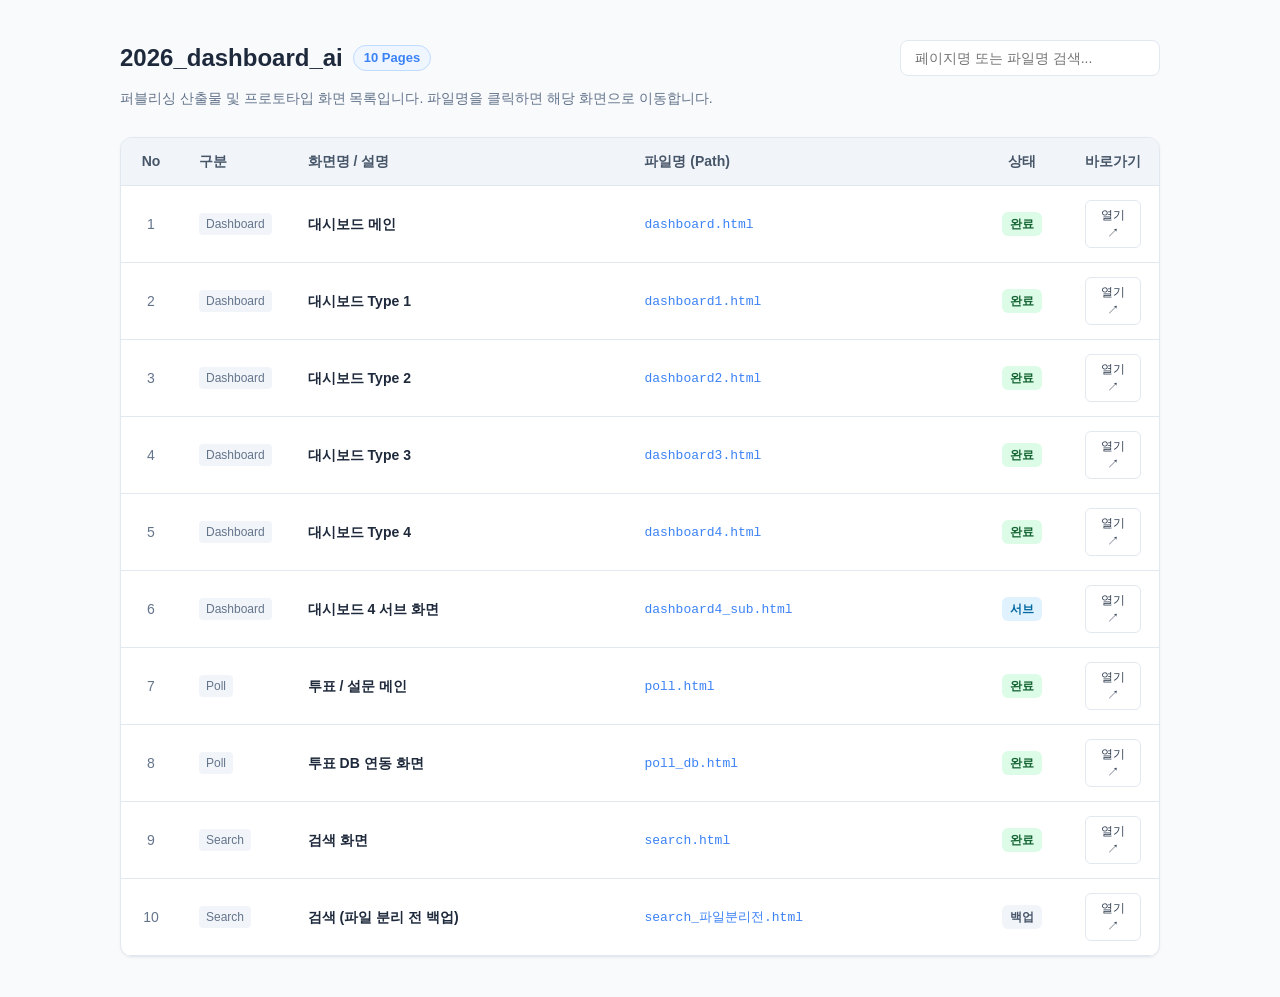
==== index.html @ 3f0cf0a4 "dashboard demo" ====
<!DOCTYPE html>
<html lang="ko">
<head>
  <meta charset="UTF-8">
  <meta name="viewport" content="width=device-width, initial-scale=1.0">
  <title>2026 Dashboard AI - 작업 목록</title>
  <style>
    :root {
      --bg-color: #f8fafc;
      --card-bg: #ffffff;
      --border-color: #e2e8f0;
      --text-main: #1e293b;
      --text-muted: #64748b;
      --primary: #3b82f6;
      --primary-hover: #2563eb;
      --badge-done: #dcfce7;
      --badge-done-text: #166534;
      --badge-sub: #e0f2fe;
      --badge-sub-text: #0369a1;
      --badge-backup: #f1f5f9;
      --badge-backup-text: #475569;
    }

    * {
      box-sizing: border-box;
      margin: 0;
      padding: 0;
    }

    body {
      font-family: -apple-system, BlinkMacSystemFont, "Pretendard", "Segoe UI", Roboto, "Helvetica Neue", Arial, sans-serif;
      background-color: var(--bg-color);
      color: var(--text-main);
      line-height: 1.5;
      padding: 40px 20px;
    }

    .container {
      max-width: 1040px;
      margin: 0 auto;
    }

    header {
      margin-bottom: 28px;
    }

    .header-top {
      display: flex;
      align-items: center;
      justify-content: space-between;
      flex-wrap: wrap;
      gap: 16px;
      margin-bottom: 12px;
    }

    h1 {
      font-size: 24px;
      font-weight: 700;
      color: var(--text-main);
      display: flex;
      align-items: center;
      gap: 10px;
    }

    h1 span.badge-count {
      font-size: 13px;
      font-weight: 600;
      padding: 2px 10px;
      border-radius: 9999px;
      background-color: #eff6ff;
      color: var(--primary);
      border: 1px solid #bfdbfe;
    }

    .search-box {
      position: relative;
      width: 260px;
    }

    .search-box input {
      width: 100%;
      padding: 9px 14px;
      font-size: 14px;
      border: 1px solid var(--border-color);
      border-radius: 8px;
      outline: none;
      background-color: #fff;
      transition: all 0.2s;
    }

    .search-box input:focus {
      border-color: var(--primary);
      box-shadow: 0 0 0 3px rgba(59, 130, 246, 0.15);
    }

    .desc {
      font-size: 14px;
      color: var(--text-muted);
    }

    .table-container {
      background: var(--card-bg);
      border-radius: 12px;
      border: 1px solid var(--border-color);
      box-shadow: 0 1px 3px rgba(0, 0, 0, 0.05);
      overflow: hidden;
    }

    table {
      width: 100%;
      border-collapse: collapse;
      text-align: left;
      font-size: 14px;
    }

    thead {
      background-color: #f1f5f9;
      border-bottom: 1px solid var(--border-color);
    }

    th {
      padding: 13px 18px;
      font-weight: 600;
      color: #475569;
      white-space: nowrap;
    }

    tbody tr {
      border-bottom: 1px solid var(--border-color);
      transition: background-color 0.15s ease;
    }

    tbody tr:last-child {
      border-bottom: none;
    }

    tbody tr:hover {
      background-color: #f8fafc;
    }

    td {
      padding: 14px 18px;
      vertical-align: middle;
    }

    .page-title {
      font-weight: 600;
      color: var(--text-main);
    }

    .file-link {
      display: inline-flex;
      align-items: center;
      gap: 6px;
      color: var(--primary);
      text-decoration: none;
      font-family: ui-monospace, SFMono-Regular, Menlo, Monaco, Consolas, monospace;
      font-size: 13px;
      font-weight: 500;
    }

    .file-link:hover {
      text-decoration: underline;
      color: var(--primary-hover);
    }

    .badge {
      display: inline-block;
      padding: 3px 8px;
      font-size: 12px;
      font-weight: 600;
      border-radius: 6px;
      white-space: nowrap;
    }

    .badge-done { background: var(--badge-done); color: var(--badge-done-text); }
    .badge-sub { background: var(--badge-sub); color: var(--badge-sub-text); }
    .badge-backup { background: var(--badge-backup); color: var(--badge-backup-text); }

    .category-tag {
      display: inline-block;
      font-size: 12px;
      color: var(--text-muted);
      background: #f1f5f9;
      padding: 2px 7px;
      border-radius: 4px;
      font-weight: 500;
    }

    .open-btn {
      display: inline-flex;
      align-items: center;
      justify-content: center;
      padding: 5px 12px;
      font-size: 12px;
      font-weight: 500;
      color: #334155;
      background: #ffffff;
      border: 1px solid var(--border-color);
      border-radius: 6px;
      text-decoration: none;
      transition: all 0.15s ease;
    }

    .open-btn:hover {
      background: #f8fafc;
      border-color: #cbd5e1;
      color: var(--primary);
    }

    /* 검색 결과 없을 때 스타일 */
    #noResultRow {
      display: none;
    }

    #noResultRow td {
      text-align: center;
      padding: 50px 20px;
      color: var(--text-muted);
      font-size: 14px;
    }
  </style>
</head>
<body>

  <div class="container">
    <header>
      <div class="header-top">
        <h1>
          2026_dashboard_ai
          <span class="badge-count" id="totalCount">10 Pages</span>
        </h1>
        <div class="search-box">
          <input type="text" id="searchInput" placeholder="페이지명 또는 파일명 검색..." autocomplete="off">
        </div>
      </div>
      <p class="desc">퍼블리싱 산출물 및 프로토타입 화면 목록입니다. 파일명을 클릭하면 해당 화면으로 이동합니다.</p>
    </header>

    <div class="table-container">
      <table>
        <thead>
          <tr>
            <th style="width: 60px; text-align: center;">No</th>
            <th style="width: 100px;">구분</th>
            <th>화면명 / 설명</th>
            <th>파일명 (Path)</th>
            <th style="width: 90px; text-align: center;">상태</th>
            <th style="width: 90px; text-align: center;">바로가기</th>
          </tr>
        </thead>
        <tbody id="pageTableBody">
          <!-- 대시보드 계열 -->
          <tr class="item-row" data-keyword="dashboard 대시보드 메인">
            <td style="text-align: center; color: var(--text-muted);">1</td>
            <td><span class="category-tag">Dashboard</span></td>
            <td><span class="page-title">대시보드 메인</span></td>
            <td><a href="./dashboard.html" target="_blank" class="file-link">dashboard.html</a></td>
            <td style="text-align: center;"><span class="badge badge-done">완료</span></td>
            <td style="text-align: center;"><a href="./dashboard.html" target="_blank" class="open-btn">열기 ↗</a></td>
          </tr>
          <tr class="item-row" data-keyword="dashboard1 대시보드 1">
            <td style="text-align: center; color: var(--text-muted);">2</td>
            <td><span class="category-tag">Dashboard</span></td>
            <td><span class="page-title">대시보드 Type 1</span></td>
            <td><a href="./dashboard1.html" target="_blank" class="file-link">dashboard1.html</a></td>
            <td style="text-align: center;"><span class="badge badge-done">완료</span></td>
            <td style="text-align: center;"><a href="./dashboard1.html" target="_blank" class="open-btn">열기 ↗</a></td>
          </tr>
          <tr class="item-row" data-keyword="dashboard2 대시보드 2">
            <td style="text-align: center; color: var(--text-muted);">3</td>
            <td><span class="category-tag">Dashboard</span></td>
            <td><span class="page-title">대시보드 Type 2</span></td>
            <td><a href="./dashboard2.html" target="_blank" class="file-link">dashboard2.html</a></td>
            <td style="text-align: center;"><span class="badge badge-done">완료</span></td>
            <td style="text-align: center;"><a href="./dashboard2.html" target="_blank" class="open-btn">열기 ↗</a></td>
          </tr>
          <tr class="item-row" data-keyword="dashboard3 대시보드 3">
            <td style="text-align: center; color: var(--text-muted);">4</td>
            <td><span class="category-tag">Dashboard</span></td>
            <td><span class="page-title">대시보드 Type 3</span></td>
            <td><a href="./dashboard3.html" target="_blank" class="file-link">dashboard3.html</a></td>
            <td style="text-align: center;"><span class="badge badge-done">완료</span></td>
            <td style="text-align: center;"><a href="./dashboard3.html" target="_blank" class="open-btn">열기 ↗</a></td>
          </tr>
          <tr class="item-row" data-keyword="dashboard4 대시보드 4">
            <td style="text-align: center; color: var(--text-muted);">5</td>
            <td><span class="category-tag">Dashboard</span></td>
            <td><span class="page-title">대시보드 Type 4</span></td>
            <td><a href="./dashboard4.html" target="_blank" class="file-link">dashboard4.html</a></td>
            <td style="text-align: center;"><span class="badge badge-done">완료</span></td>
            <td style="text-align: center;"><a href="./dashboard4.html" target="_blank" class="open-btn">열기 ↗</a></td>
          </tr>
          <tr class="item-row" data-keyword="dashboard4_sub 대시보드 4 서브 sub">
            <td style="text-align: center; color: var(--text-muted);">6</td>
            <td><span class="category-tag">Dashboard</span></td>
            <td><span class="page-title">대시보드 4 서브 화면</span></td>
            <td><a href="./dashboard4_sub.html" target="_blank" class="file-link">dashboard4_sub.html</a></td>
            <td style="text-align: center;"><span class="badge badge-sub">서브</span></td>
            <td style="text-align: center;"><a href="./dashboard4_sub.html" target="_blank" class="open-btn">열기 ↗</a></td>
          </tr>

          <!-- Poll 계열 -->
          <tr class="item-row" data-keyword="poll 투표 설문">
            <td style="text-align: center; color: var(--text-muted);">7</td>
            <td><span class="category-tag">Poll</span></td>
            <td><span class="page-title">투표 / 설문 메인</span></td>
            <td><a href="./poll.html" target="_blank" class="file-link">poll.html</a></td>
            <td style="text-align: center;"><span class="badge badge-done">완료</span></td>
            <td style="text-align: center;"><a href="./poll.html" target="_blank" class="open-btn">열기 ↗</a></td>
          </tr>
          <tr class="item-row" data-keyword="poll_db 투표 db 연동">
            <td style="text-align: center; color: var(--text-muted);">8</td>
            <td><span class="category-tag">Poll</span></td>
            <td><span class="page-title">투표 DB 연동 화면</span></td>
            <td><a href="./poll_db.html" target="_blank" class="file-link">poll_db.html</a></td>
            <td style="text-align: center;"><span class="badge badge-done">완료</span></td>
            <td style="text-align: center;"><a href="./poll_db.html" target="_blank" class="open-btn">열기 ↗</a></td>
          </tr>

          <!-- Search 계열 -->
          <tr class="item-row" data-keyword="search 검색">
            <td style="text-align: center; color: var(--text-muted);">9</td>
            <td><span class="category-tag">Search</span></td>
            <td><span class="page-title">검색 화면</span></td>
            <td><a href="./search.html" target="_blank" class="file-link">search.html</a></td>
            <td style="text-align: center;"><span class="badge badge-done">완료</span></td>
            <td style="text-align: center;"><a href="./search.html" target="_blank" class="open-btn">열기 ↗</a></td>
          </tr>
          <tr class="item-row" data-keyword="search_파일분리전 검색 백업 원본">
            <td style="text-align: center; color: var(--text-muted);">10</td>
            <td><span class="category-tag">Search</span></td>
            <td><span class="page-title">검색 (파일 분리 전 백업)</span></td>
            <td><a href="./search_파일분리전.html" target="_blank" class="file-link">search_파일분리전.html</a></td>
            <td style="text-align: center;"><span class="badge badge-backup">백업</span></td>
            <td style="text-align: center;"><a href="./search_파일분리전.html" target="_blank" class="open-btn">열기 ↗</a></td>
          </tr>

          <!-- 검색 결과 없음 안내 행 (초기에는 숨김) -->
          <tr id="noResultRow">
            <td colspan="6">검색 결과가 없습니다.</td>
          </tr>
        </tbody>
      </table>
    </div>
  </div>

  <script>
    const searchInput = document.getElementById('searchInput');
    const rows = document.querySelectorAll('.item-row');
    const noResultRow = document.getElementById('noResultRow');

    searchInput.addEventListener('input', function() {
      const filter = this.value.toLowerCase().trim();
      let visibleCount = 0;

      rows.forEach(row => {
        const text = row.innerText.toLowerCase();
        const keywords = row.getAttribute('data-keyword') || '';
        
        if (text.includes(filter) || keywords.toLowerCase().includes(filter)) {
          row.style.display = '';
          visibleCount++;
        } else {
          row.style.display = 'none';
        }
      });

      // 일치하는 항목이 없을 때만 테이블 안내 행 표시
      noResultRow.style.display = visibleCount === 0 ? 'table-row' : 'none';
    });
  </script>
</body>
</html>
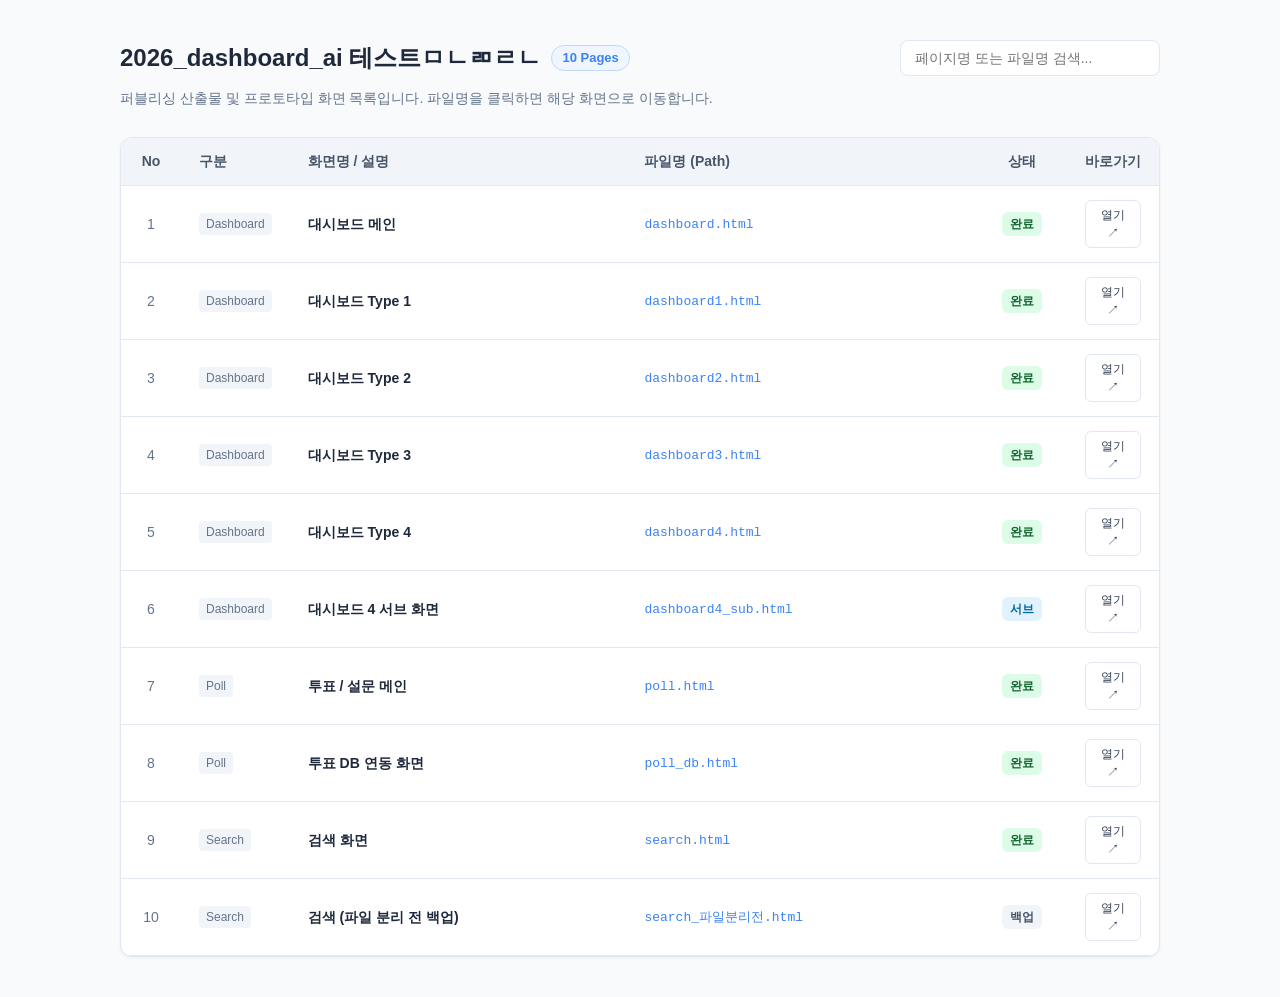
==== commit 4aac48f7: "index 수정" ====
--- a/index.html
+++ b/index.html
@@ -227,7 +227,7 @@
     <header>
       <div class="header-top">
         <h1>
-          2026_dashboard_ai
+          2026_dashboard_ai 테스트ㅁㄴㄻㄹㄴ
           <span class="badge-count" id="totalCount">10 Pages</span>
         </h1>
         <div class="search-box">
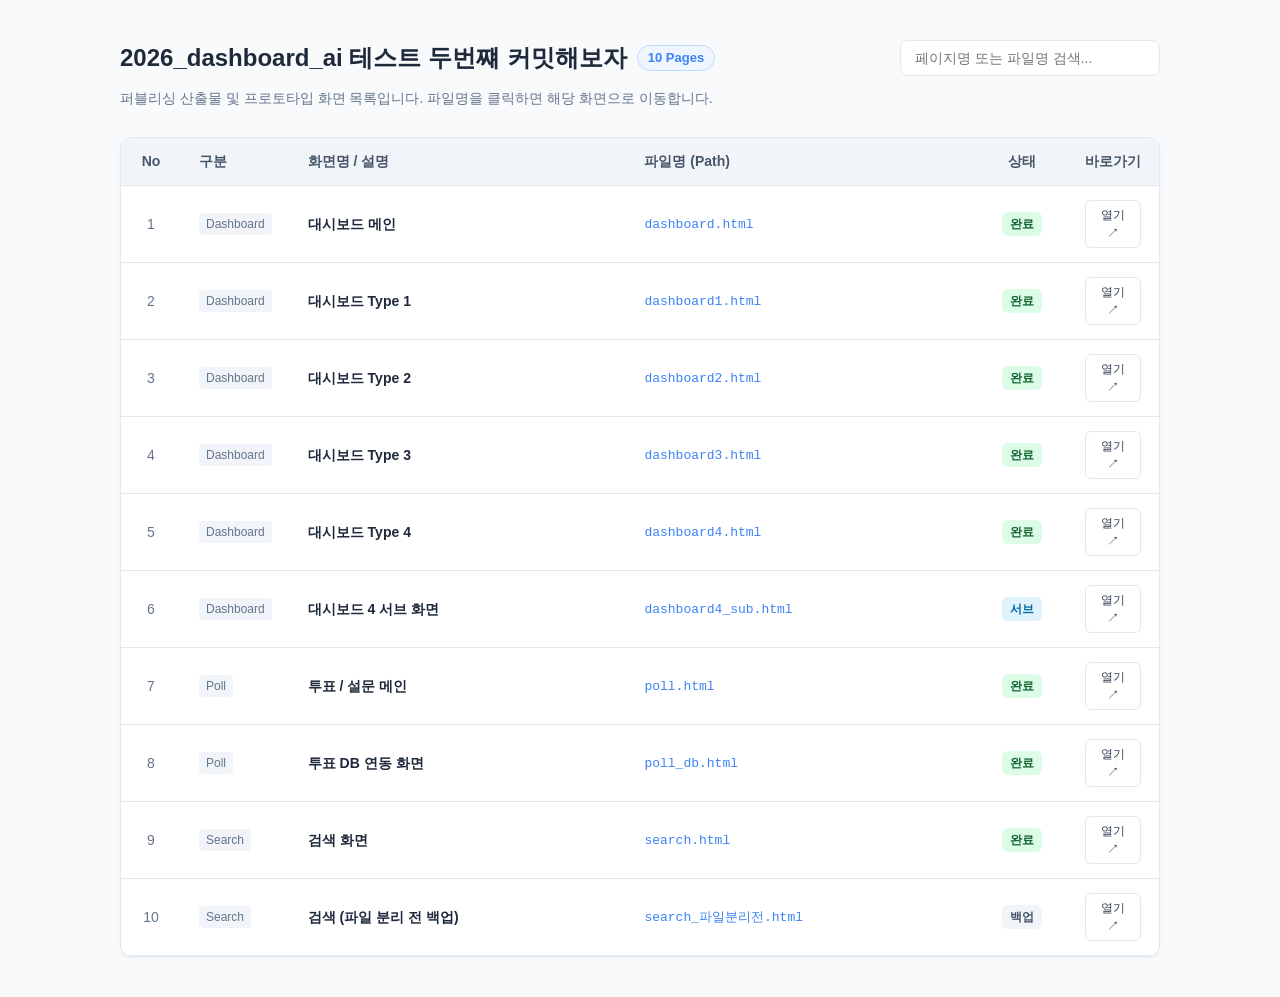
==== commit 59c6a357: "ㅅㅎㅎ" ====
--- a/index.html
+++ b/index.html
@@ -227,7 +227,7 @@
     <header>
       <div class="header-top">
         <h1>
-          2026_dashboard_ai 테스트ㅁㄴㄻㄹㄴ
+          2026_dashboard_ai 테스트 두번쨰 커밋해보자
           <span class="badge-count" id="totalCount">10 Pages</span>
         </h1>
         <div class="search-box">
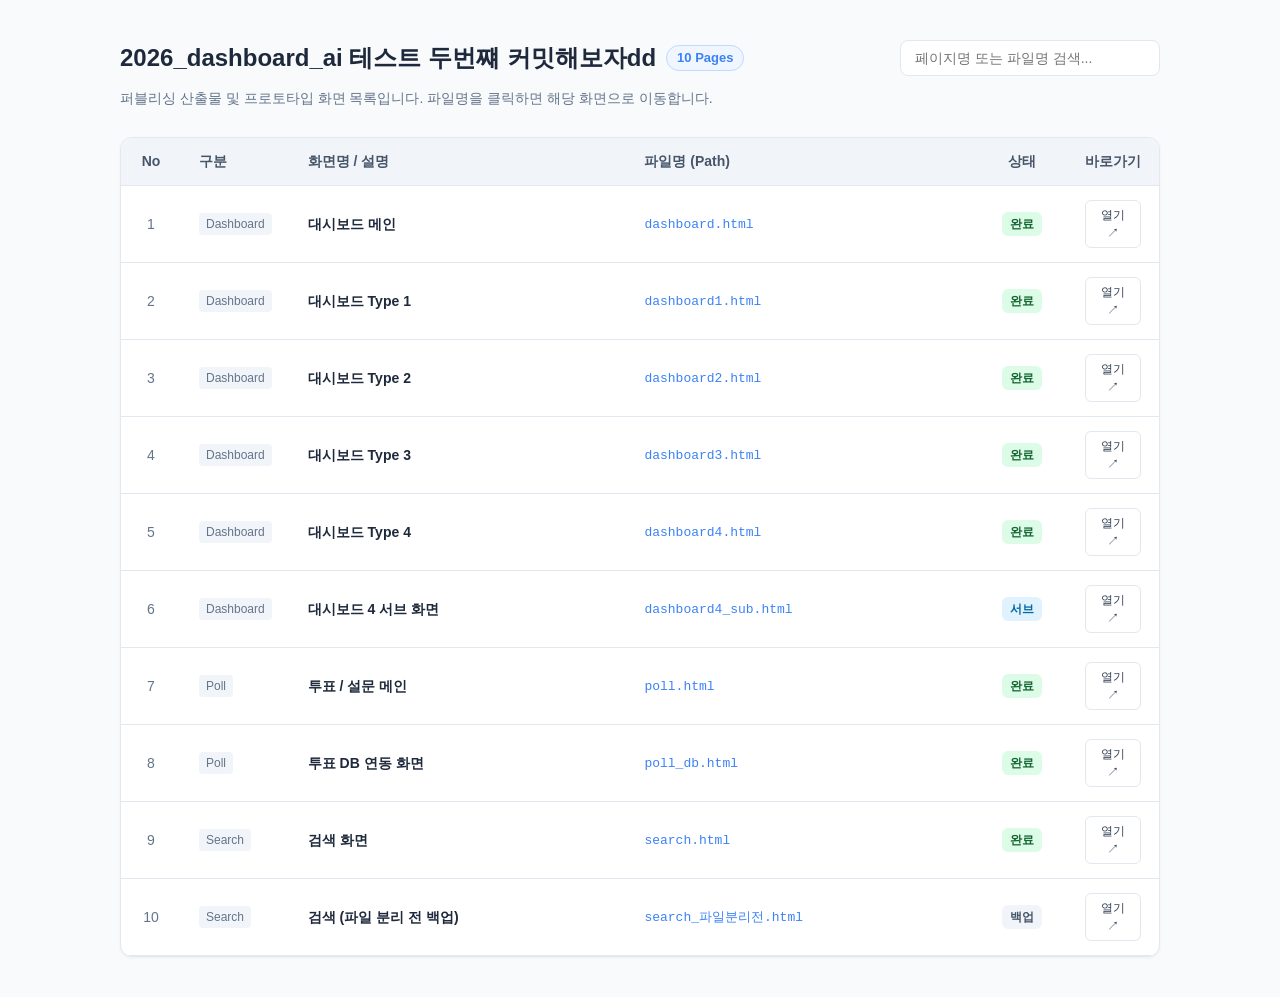
==== commit 957fd094: "last" ====
--- a/index.html
+++ b/index.html
@@ -227,7 +227,7 @@
     <header>
       <div class="header-top">
         <h1>
-          2026_dashboard_ai 테스트 두번쨰 커밋해보자
+          2026_dashboard_ai 테스트 두번쨰 커밋해보자dd
           <span class="badge-count" id="totalCount">10 Pages</span>
         </h1>
         <div class="search-box">
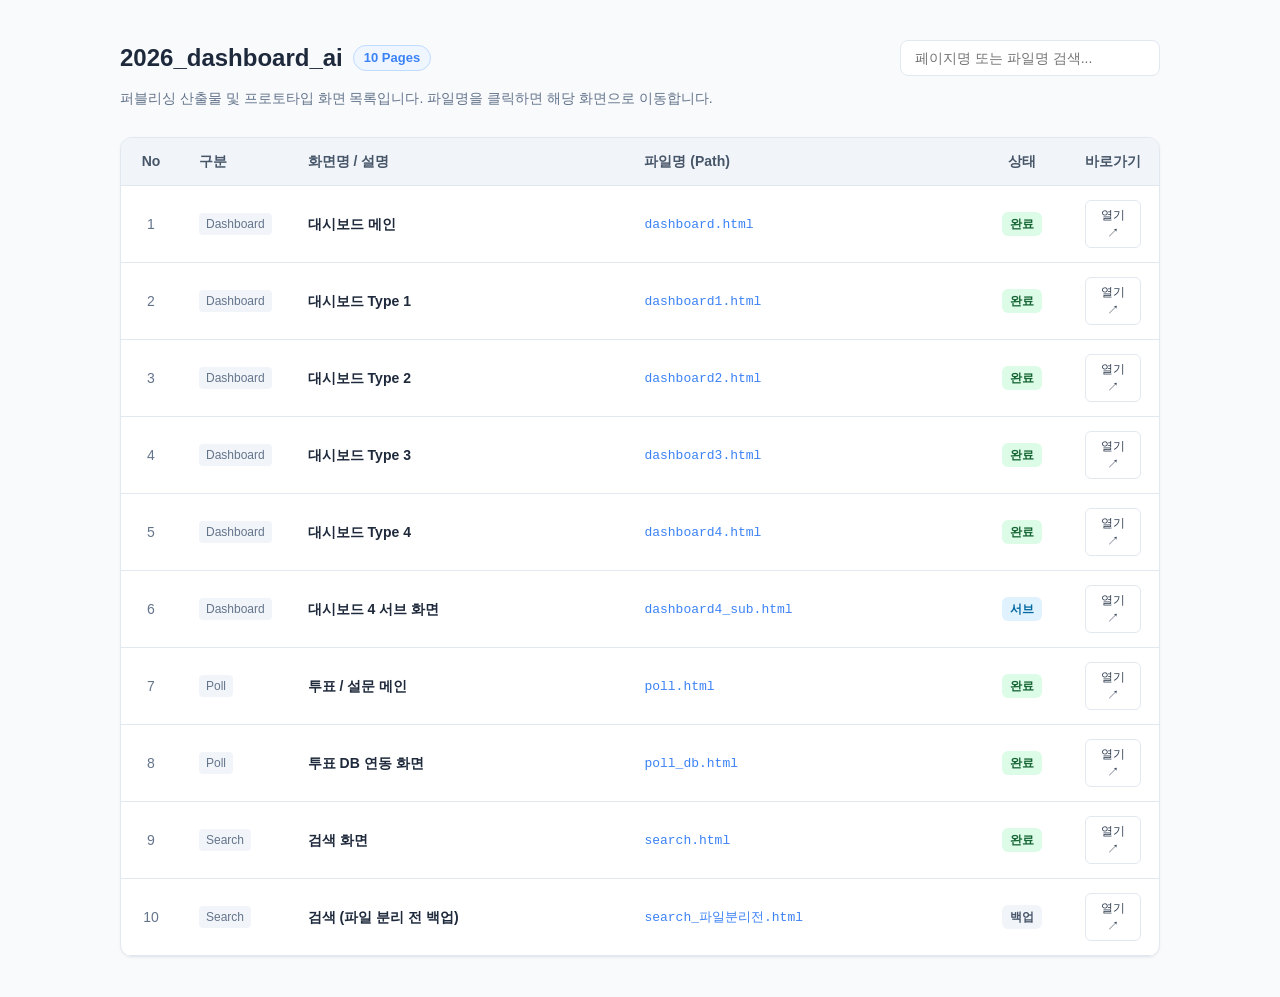
==== commit 75d0bc6a: "index" ====
--- a/index.html
+++ b/index.html
@@ -227,7 +227,7 @@
     <header>
       <div class="header-top">
         <h1>
-          2026_dashboard_ai 테스트 두번쨰 커밋해보자dd
+          2026_dashboard_ai
           <span class="badge-count" id="totalCount">10 Pages</span>
         </h1>
         <div class="search-box">
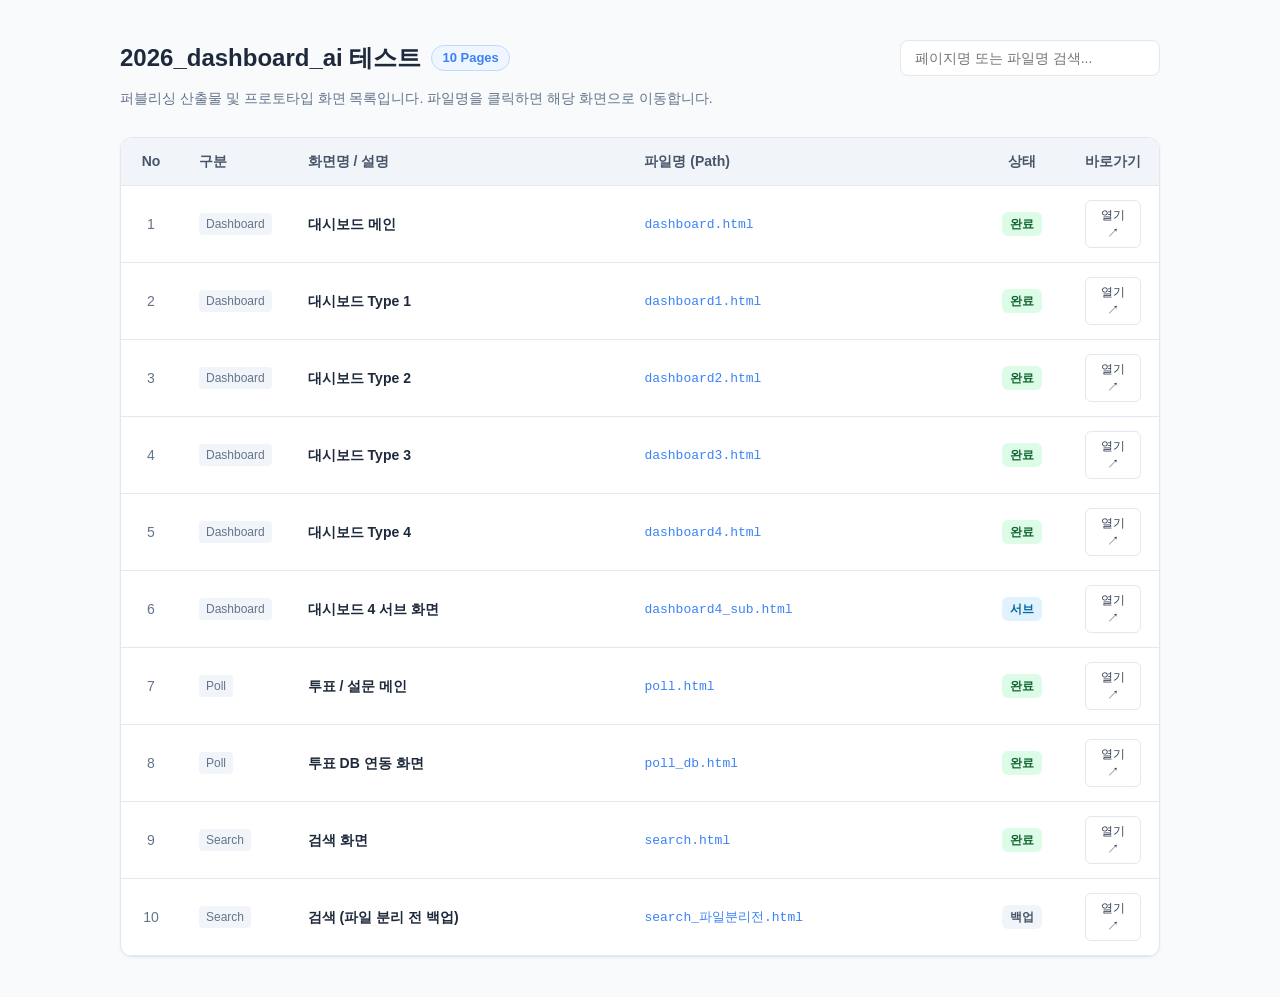
==== commit 51f504ed: "index edit" ====
--- a/index.html
+++ b/index.html
@@ -227,7 +227,7 @@
     <header>
       <div class="header-top">
         <h1>
-          2026_dashboard_ai
+          2026_dashboard_ai 테스트
           <span class="badge-count" id="totalCount">10 Pages</span>
         </h1>
         <div class="search-box">
